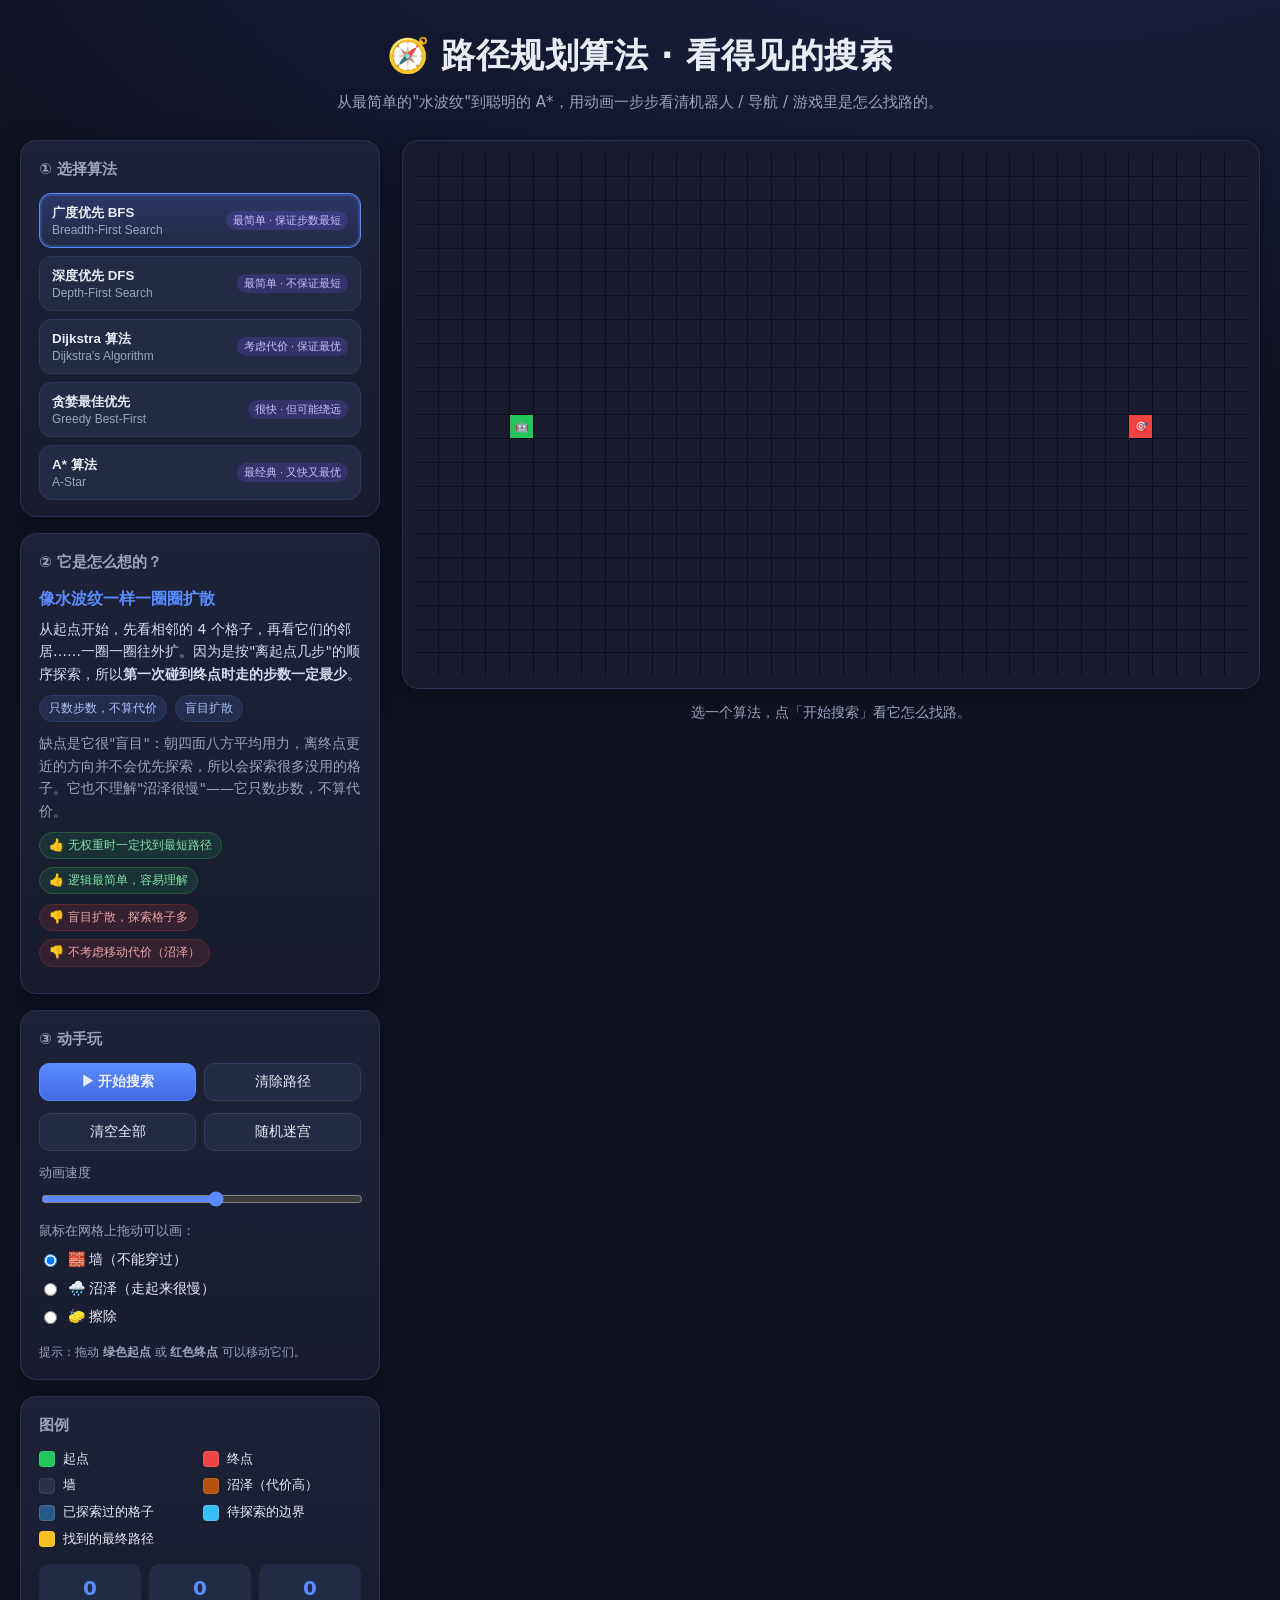
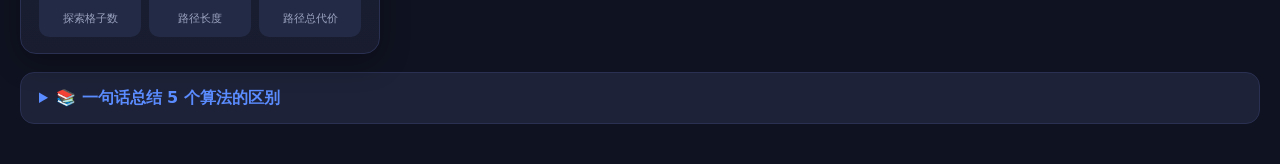
==== index.html @ bb332931 "Add interactive web visualizer for path planning algorithms 通俗讲解 BFS / DFS / Dijkstra / 贪婪最佳优先 / A* " ====
<!DOCTYPE html>
<html lang="zh-CN">
<head>
  <meta charset="UTF-8" />
  <meta name="viewport" content="width=device-width, initial-scale=1.0" />
  <title>路径规划算法 · 网页互动讲解</title>
  <link rel="stylesheet" href="style.css" />
</head>
<body>
  <header class="hero">
    <h1>🧭 路径规划算法 · 看得见的搜索</h1>
    <p class="subtitle">
      从最简单的"水波纹"到聪明的 A*，用动画一步步看清机器人 / 导航 / 游戏里是怎么找路的。
    </p>
  </header>

  <main class="layout">
    <!-- 左侧：控制面板 + 讲解 -->
    <aside class="sidebar">
      <section class="panel">
        <h2>① 选择算法</h2>
        <div class="algo-list" id="algoList">
          <!-- 由 JS 注入 -->
        </div>
      </section>

      <section class="panel" id="explainPanel">
        <h2>② 它是怎么想的？</h2>
        <div class="explain" id="explain">
          <!-- 由 JS 注入 -->
        </div>
      </section>

      <section class="panel">
        <h2>③ 动手玩</h2>
        <div class="controls">
          <div class="ctrl-row">
            <button id="runBtn" class="btn btn-primary">▶ 开始搜索</button>
            <button id="clearPathBtn" class="btn">清除路径</button>
          </div>
          <div class="ctrl-row">
            <button id="resetWallBtn" class="btn">清空全部</button>
            <button id="mazeBtn" class="btn">随机迷宫</button>
          </div>

          <label class="slider-label">
            动画速度
            <input type="range" id="speed" min="1" max="100" value="55" />
          </label>

          <div class="tool-picker" id="toolPicker">
            <span class="tool-title">鼠标在网格上拖动可以画：</span>
            <label><input type="radio" name="tool" value="wall" checked /> 🧱 墙（不能穿过）</label>
            <label><input type="radio" name="tool" value="weight" /> 🌧️ 沼泽（走起来很慢）</label>
            <label><input type="radio" name="tool" value="erase" /> 🧽 擦除</label>
          </div>
          <p class="hint">提示：拖动 <b>绿色起点</b> 或 <b>红色终点</b> 可以移动它们。</p>
        </div>
      </section>

      <section class="panel legend-panel">
        <h2>图例</h2>
        <ul class="legend">
          <li><span class="sw start"></span> 起点</li>
          <li><span class="sw end"></span> 终点</li>
          <li><span class="sw wall"></span> 墙</li>
          <li><span class="sw weight"></span> 沼泽（代价高）</li>
          <li><span class="sw visited"></span> 已探索过的格子</li>
          <li><span class="sw frontier"></span> 待探索的边界</li>
          <li><span class="sw path"></span> 找到的最终路径</li>
        </ul>
        <div class="stats" id="stats">
          <div><span class="num" id="statVisited">0</span><small>探索格子数</small></div>
          <div><span class="num" id="statLength">0</span><small>路径长度</small></div>
          <div><span class="num" id="statCost">0</span><small>路径总代价</small></div>
        </div>
      </section>
    </aside>

    <!-- 右侧：网格 -->
    <section class="grid-area">
      <div class="grid-wrap">
        <div id="grid" class="grid" aria-label="寻路网格"></div>
      </div>
      <p class="caption" id="caption">选一个算法，点「开始搜索」看它怎么找路。</p>
    </section>
  </main>

  <footer class="foot">
    <details>
      <summary>📚 一句话总结 5 个算法的区别</summary>
      <div class="summary-grid">
        <div><b>BFS 广度优先</b><span>像水波一圈圈扩散，盲目但保证步数最短。</span></div>
        <div><b>DFS 深度优先</b><span>一条路走到黑，撞墙再回头，能找到路但常常绕远。</span></div>
        <div><b>Dijkstra</b><span>BFS 的加强版，会算"代价"，沼泽会绕开，仍是盲目扩散。</span></div>
        <div><b>贪婪最佳优先</b><span>只盯着终点猛冲，速度快但容易被墙骗、不保证最优。</span></div>
        <div><b>A*</b><span>既看"已走多远"又看"还差多远"，又快又能找到最优路径。</span></div>
      </div>
    </details>
  </footer>

  <script src="script.js"></script>
</body>
</html>
---- style.css ----
:root {
  --bg: #0f1220;
  --bg-soft: #181c2e;
  --panel: #1d2238;
  --panel-2: #232a45;
  --text: #e8ecf5;
  --muted: #9aa3c0;
  --accent: #5b8cff;
  --accent-2: #7c5cff;

  --start: #22c55e;
  --end: #ef4444;
  --wall: #2b3146;
  --weight: #b45309;
  --visited: #1e3a5f;
  --visited-2: #2a5a8a;
  --frontier: #38bdf8;
  --path: #fbbf24;
}

* { box-sizing: border-box; }

body {
  margin: 0;
  font-family: -apple-system, "PingFang SC", "Microsoft YaHei", "Segoe UI", system-ui, sans-serif;
  background: radial-gradient(1200px 600px at 80% -10%, #1b2348, var(--bg));
  color: var(--text);
  line-height: 1.6;
  min-height: 100vh;
}

.hero {
  text-align: center;
  padding: 28px 20px 8px;
}
.hero h1 {
  margin: 0;
  font-size: clamp(22px, 3.5vw, 34px);
  letter-spacing: 0.5px;
}
.subtitle {
  color: var(--muted);
  max-width: 760px;
  margin: 8px auto 0;
  font-size: 15px;
}

.layout {
  display: grid;
  grid-template-columns: 360px 1fr;
  gap: 22px;
  max-width: 1280px;
  margin: 18px auto;
  padding: 0 20px;
  align-items: start;
}

@media (max-width: 920px) {
  .layout { grid-template-columns: 1fr; }
}

.sidebar { display: flex; flex-direction: column; gap: 16px; }

.panel {
  background: linear-gradient(180deg, var(--panel), var(--bg-soft));
  border: 1px solid #2a3052;
  border-radius: 16px;
  padding: 16px 18px;
  box-shadow: 0 8px 30px rgba(0,0,0,0.25);
}
.panel h2 {
  margin: 0 0 12px;
  font-size: 15px;
  color: var(--muted);
  font-weight: 600;
  text-transform: none;
}

/* 算法选择 */
.algo-list { display: flex; flex-direction: column; gap: 8px; }
.algo-btn {
  text-align: left;
  border: 1px solid #2f365a;
  background: var(--panel-2);
  color: var(--text);
  padding: 10px 12px;
  border-radius: 12px;
  cursor: pointer;
  transition: all 0.15s ease;
  display: flex;
  align-items: center;
  gap: 10px;
}
.algo-btn:hover { border-color: var(--accent); transform: translateY(-1px); }
.algo-btn.active {
  border-color: var(--accent);
  background: linear-gradient(180deg, #2b3768, #232a45);
  box-shadow: 0 0 0 2px rgba(91,140,255,0.25) inset;
}
.algo-btn .tag {
  font-size: 11px;
  padding: 2px 7px;
  border-radius: 999px;
  background: rgba(124,92,255,0.2);
  color: #c9bcff;
  margin-left: auto;
  white-space: nowrap;
}
.algo-btn .name { font-weight: 600; }
.algo-btn .en { color: var(--muted); font-size: 12px; }

/* 讲解 */
.explain { font-size: 14px; }
.explain h3 { margin: 0 0 6px; font-size: 16px; color: var(--accent); }
.explain p { margin: 0 0 10px; color: #d4dbf0; }
.explain .pros, .explain .cons { margin: 0; padding-left: 18px; }
.explain .badge-row { display: flex; gap: 8px; flex-wrap: wrap; margin: 10px 0; }
.badge {
  font-size: 12px; padding: 3px 9px; border-radius: 999px;
  border: 1px solid #333a60;
}
.badge.good { background: rgba(34,197,94,0.12); color: #7ee2a8; border-color: #265c3c; }
.badge.bad  { background: rgba(239,68,68,0.12); color: #f1a3a3; border-color: #5c2929; }
.badge.info { background: rgba(91,140,255,0.12); color: #aac3ff; border-color: #2c3a6a; }

/* 控制 */
.controls { display: flex; flex-direction: column; gap: 12px; }
.ctrl-row { display: flex; gap: 8px; }
.btn {
  flex: 1;
  padding: 9px 12px;
  border-radius: 10px;
  border: 1px solid #333a60;
  background: var(--panel-2);
  color: var(--text);
  cursor: pointer;
  font-size: 14px;
  transition: all 0.15s ease;
}
.btn:hover { border-color: var(--accent); }
.btn:disabled { opacity: 0.5; cursor: not-allowed; }
.btn-primary {
  background: linear-gradient(180deg, var(--accent), #4169e1);
  border-color: var(--accent);
  font-weight: 600;
}
.btn-primary:hover { filter: brightness(1.08); }

.slider-label { font-size: 13px; color: var(--muted); display: flex; flex-direction: column; gap: 6px; }
input[type="range"] { width: 100%; accent-color: var(--accent); }

.tool-picker { display: flex; flex-direction: column; gap: 6px; font-size: 14px; }
.tool-title { color: var(--muted); font-size: 13px; }
.tool-picker label { display: flex; align-items: center; gap: 8px; cursor: pointer; }
.hint { font-size: 12px; color: var(--muted); margin: 4px 0 0; }

/* 图例 */
.legend { list-style: none; margin: 0; padding: 0; display: grid; grid-template-columns: 1fr 1fr; gap: 6px; font-size: 13px; }
.legend li { display: flex; align-items: center; gap: 8px; }
.sw { width: 16px; height: 16px; border-radius: 4px; flex-shrink: 0; border: 1px solid rgba(255,255,255,0.1); }
.sw.start { background: var(--start); }
.sw.end { background: var(--end); }
.sw.wall { background: var(--wall); border-color:#3a4160; }
.sw.weight { background: var(--weight); }
.sw.visited { background: var(--visited-2); }
.sw.frontier { background: var(--frontier); }
.sw.path { background: var(--path); }

.stats { display: grid; grid-template-columns: repeat(3,1fr); gap: 8px; margin-top: 14px; }
.stats > div {
  background: var(--panel-2); border-radius: 10px; padding: 8px; text-align: center;
}
.stats .num { display: block; font-size: 20px; font-weight: 700; color: var(--accent); }
.stats small { color: var(--muted); font-size: 11px; }

/* 网格区域 */
.grid-area { display: flex; flex-direction: column; align-items: center; gap: 12px; }
.grid-wrap {
  width: 100%;
  background: var(--bg-soft);
  border: 1px solid #2a3052;
  border-radius: 16px;
  padding: 12px;
  box-shadow: 0 8px 30px rgba(0,0,0,0.25);
}
.grid {
  display: grid;
  gap: 1px;
  width: 100%;
  background: #0c0f1a;
  border-radius: 8px;
  overflow: hidden;
  user-select: none;
  touch-action: none;
}
.cell {
  aspect-ratio: 1 / 1;
  background: var(--bg-soft);
  position: relative;
  cursor: crosshair;
  transition: background-color 0.08s linear;
}
.cell.wall { background: var(--wall); }
.cell.weight { background: var(--weight); }
.cell.weight::after { content: "🌧"; font-size: 60%; position:absolute; inset:0; display:flex; align-items:center; justify-content:center; opacity:0.85; }
.cell.visited { background: var(--visited); animation: pop 0.3s ease; }
.cell.visited-strong { background: var(--visited-2); }
.cell.frontier { background: var(--frontier); }
.cell.path { background: var(--path); animation: pathpop 0.3s ease; }
.cell.start { background: var(--start) !important; cursor: grab; }
.cell.end { background: var(--end) !important; cursor: grab; }
.cell.start::after { content: "🤖"; }
.cell.end::after { content: "🎯"; }
.cell.start::after, .cell.end::after {
  position: absolute; inset: 0; display:flex; align-items:center; justify-content:center; font-size: 70%;
}

@keyframes pop { 0% { transform: scale(0.3); border-radius: 50%; } 100% { transform: scale(1); border-radius: 0; } }
@keyframes pathpop { 0% { transform: scale(0.4); } 60% { transform: scale(1.25); } 100% { transform: scale(1); } }

.caption { color: var(--muted); font-size: 14px; text-align: center; margin: 0; }

.foot { max-width: 1280px; margin: 10px auto 40px; padding: 0 20px; }
.foot details {
  background: var(--panel); border: 1px solid #2a3052; border-radius: 14px; padding: 12px 18px;
}
.foot summary { cursor: pointer; font-weight: 600; color: var(--accent); }
.summary-grid { display: grid; grid-template-columns: repeat(auto-fit, minmax(220px,1fr)); gap: 12px; margin-top: 14px; }
.summary-grid > div { background: var(--panel-2); border-radius: 10px; padding: 10px 12px; }
.summary-grid b { display: block; color: #c9bcff; margin-bottom: 2px; }
.summary-grid span { font-size: 13px; color: var(--muted); }
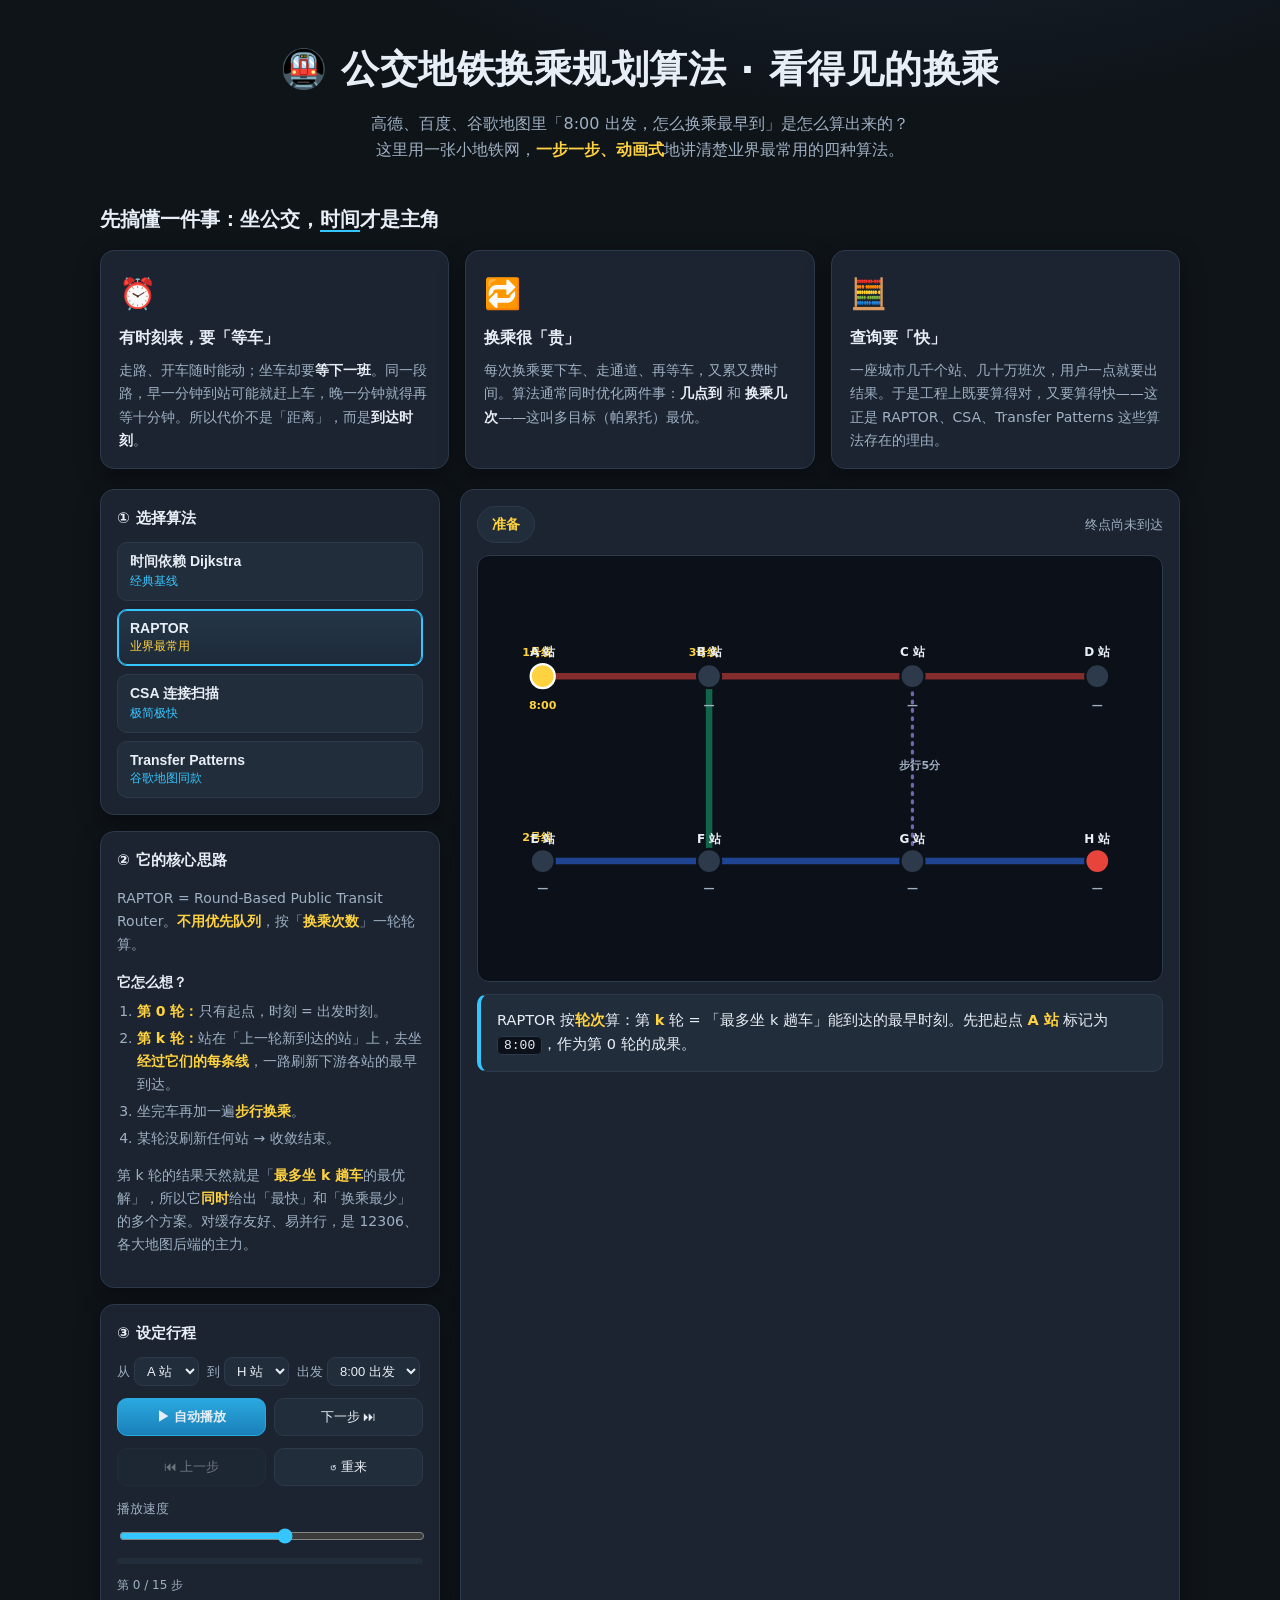
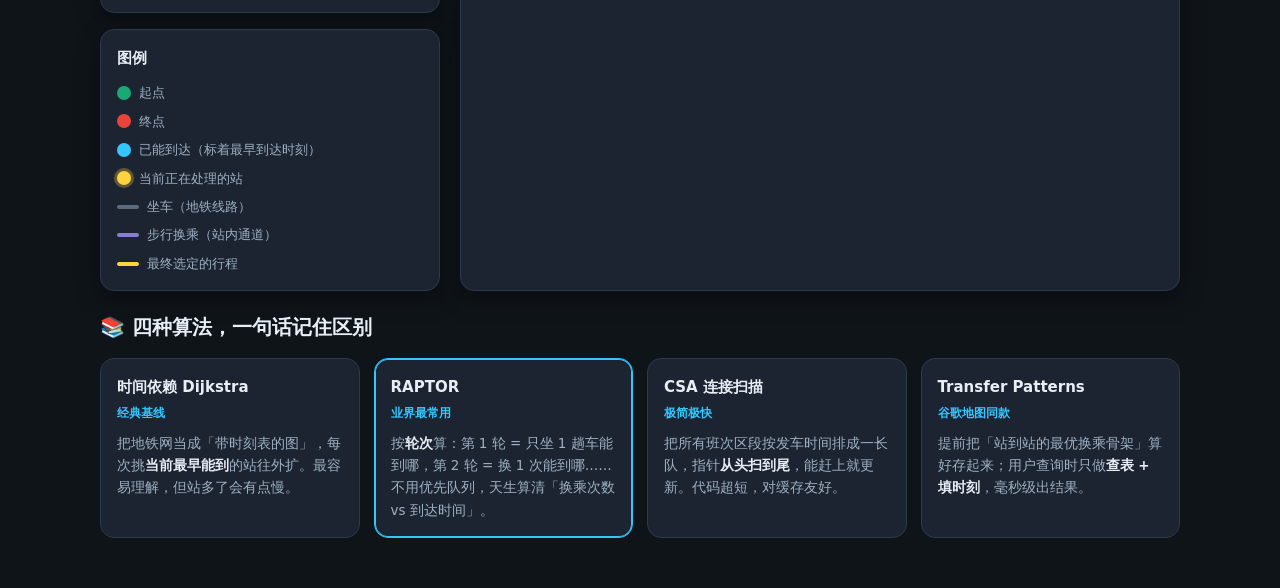
==== commit 45a8be01: "Add interactive visualizer for transit transfer routing algorithms Replace the page with a zero-depe" ====
--- a/index.html
+++ b/index.html
@@ -3,102 +3,140 @@
 <head>
   <meta charset="UTF-8" />
   <meta name="viewport" content="width=device-width, initial-scale=1.0" />
-  <title>路径规划算法 · 网页互动讲解</title>
-  <link rel="stylesheet" href="style.css" />
+  <title>公交地铁换乘规划算法 · 一步一步看懂</title>
+  <link rel="stylesheet" href="style.css?v=1" />
 </head>
 <body>
   <header class="hero">
-    <h1>🧭 路径规划算法 · 看得见的搜索</h1>
+    <h1>🚇 公交地铁换乘规划算法 · 看得见的换乘</h1>
     <p class="subtitle">
-      从最简单的"水波纹"到聪明的 A*，用动画一步步看清机器人 / 导航 / 游戏里是怎么找路的。
+      高德、百度、谷歌地图里「8:00 出发，怎么换乘最早到」是怎么算出来的？<br/>
+      这里用一张小地铁网，<b>一步一步、动画式</b>地讲清楚业界最常用的四种算法。
     </p>
   </header>
 
+  <!-- 为什么坐车的算法跟走路 / 开车不一样 -->
+  <section class="intro">
+    <h2>先搞懂一件事：坐公交，<u>时间</u>才是主角</h2>
+    <div class="intro-grid">
+      <div class="intro-card">
+        <span class="big">⏰</span>
+        <h3>有时刻表，要「等车」</h3>
+        <p>走路、开车随时能动；坐车却要<b>等下一班</b>。同一段路，早一分钟到站可能就赶上车，晚一分钟就得再等十分钟。所以代价不是「距离」，而是<b>到达时刻</b>。</p>
+      </div>
+      <div class="intro-card">
+        <span class="big">🔁</span>
+        <h3>换乘很「贵」</h3>
+        <p>每次换乘要下车、走通道、再等车，又累又费时间。算法通常同时优化两件事：<b>几点到</b> 和 <b>换乘几次</b>——这叫多目标（帕累托）最优。</p>
+      </div>
+      <div class="intro-card">
+        <span class="big">🧮</span>
+        <h3>查询要「快」</h3>
+        <p>一座城市几千个站、几十万班次，用户一点就要出结果。于是工程上既要算得对，又要算得快——这正是 RAPTOR、CSA、Transfer&nbsp;Patterns 这些算法存在的理由。</p>
+      </div>
+    </div>
+  </section>
+
   <main class="layout">
-    <!-- 左侧：控制面板 + 讲解 -->
+    <!-- 左侧：算法选择 + 讲解 + 控制 -->
     <aside class="sidebar">
       <section class="panel">
         <h2>① 选择算法</h2>
-        <div class="algo-list" id="algoList">
-          <!-- 由 JS 注入 -->
-        </div>
+        <div class="algo-list" id="algoList"><!-- JS 注入 --></div>
       </section>
 
       <section class="panel" id="explainPanel">
-        <h2>② 它是怎么想的？</h2>
-        <div class="explain" id="explain">
-          <!-- 由 JS 注入 -->
-        </div>
+        <h2>② 它的核心思路</h2>
+        <div class="explain" id="explain"><!-- JS 注入 --></div>
       </section>
 
       <section class="panel">
-        <h2>③ 动手玩</h2>
+        <h2>③ 设定行程</h2>
         <div class="controls">
-          <div class="ctrl-row">
-            <button id="runBtn" class="btn btn-primary">▶ 开始搜索</button>
-            <button id="clearPathBtn" class="btn">清除路径</button>
+          <div class="ctrl-row query">
+            <label>从 <select id="srcSel"></select></label>
+            <label>到 <select id="dstSel"></select></label>
+            <label>出发 <select id="depSel"></select></label>
           </div>
           <div class="ctrl-row">
-            <button id="resetWallBtn" class="btn">清空全部</button>
-            <button id="mazeBtn" class="btn">随机迷宫</button>
+            <button id="playBtn" class="btn btn-primary">▶ 自动播放</button>
+            <button id="stepBtn" class="btn">下一步 ⏭</button>
           </div>
-
+          <div class="ctrl-row">
+            <button id="prevBtn" class="btn">⏮ 上一步</button>
+            <button id="resetBtn" class="btn">↺ 重来</button>
+          </div>
           <label class="slider-label">
-            动画速度
+            播放速度
             <input type="range" id="speed" min="1" max="100" value="55" />
           </label>
-
-          <div class="tool-picker" id="toolPicker">
-            <span class="tool-title">鼠标在网格上拖动可以画：</span>
-            <label><input type="radio" name="tool" value="wall" checked /> 🧱 墙（不能穿过）</label>
-            <label><input type="radio" name="tool" value="weight" /> 🌧️ 沼泽（走起来很慢）</label>
-            <label><input type="radio" name="tool" value="erase" /> 🧽 擦除</label>
-          </div>
-          <p class="hint">提示：拖动 <b>绿色起点</b> 或 <b>红色终点</b> 可以移动它们。</p>
+          <div class="progress"><div class="progress-bar" id="progressBar"></div></div>
+          <p class="hint" id="progressText">第 0 / 0 步</p>
         </div>
       </section>
 
       <section class="panel legend-panel">
         <h2>图例</h2>
         <ul class="legend">
-          <li><span class="sw start"></span> 起点</li>
-          <li><span class="sw end"></span> 终点</li>
-          <li><span class="sw wall"></span> 墙</li>
-          <li><span class="sw weight"></span> 沼泽（代价高）</li>
-          <li><span class="sw visited"></span> 已探索过的格子</li>
-          <li><span class="sw frontier"></span> 待探索的边界</li>
-          <li><span class="sw path"></span> 找到的最终路径</li>
+          <li><span class="dot src"></span> 起点</li>
+          <li><span class="dot dst"></span> 终点</li>
+          <li><span class="dot reached"></span> 已能到达（标着最早到达时刻）</li>
+          <li><span class="dot active"></span> 当前正在处理的站</li>
+          <li><span class="line ride"></span> 坐车（地铁线路）</li>
+          <li><span class="line walk"></span> 步行换乘（站内通道）</li>
+          <li><span class="line path"></span> 最终选定的行程</li>
         </ul>
-        <div class="stats" id="stats">
-          <div><span class="num" id="statVisited">0</span><small>探索格子数</small></div>
-          <div><span class="num" id="statLength">0</span><small>路径长度</small></div>
-          <div><span class="num" id="statCost">0</span><small>路径总代价</small></div>
-        </div>
       </section>
     </aside>
 
-    <!-- 右侧：网格 -->
-    <section class="grid-area">
-      <div class="grid-wrap">
-        <div id="grid" class="grid" aria-label="寻路网格"></div>
+    <!-- 右侧：地图 + 解说 -->
+    <section class="stage">
+      <div class="stage-head">
+        <div class="round-badge" id="roundBadge">准备就绪</div>
+        <div class="result-chip" id="resultChip">点「下一步」或「自动播放」开始</div>
       </div>
-      <p class="caption" id="caption">选一个算法，点「开始搜索」看它怎么找路。</p>
+
+      <div class="map-wrap">
+        <svg id="map" viewBox="0 0 740 460" aria-label="地铁网络图"></svg>
+      </div>
+
+      <!-- CSA 专用：连接（班次区段）扫描条 -->
+      <div class="conn-strip" id="connStrip" hidden>
+        <div class="conn-strip-title">所有「区段」按<b>发车时刻</b>排好队，指针从左往右扫一遍：</div>
+        <div class="conn-track" id="connTrack"></div>
+      </div>
+
+      <div class="narration" id="narration">选好算法和行程，点下面的按钮，跟着解说一步步看。</div>
     </section>
   </main>
 
+  <!-- 对比总结 -->
   <footer class="foot">
-    <details>
-      <summary>📚 一句话总结 5 个算法的区别</summary>
-      <div class="summary-grid">
-        <div><b>BFS 广度优先</b><span>像水波一圈圈扩散，盲目但保证步数最短。</span></div>
-        <div><b>DFS 深度优先</b><span>一条路走到黑，撞墙再回头，能找到路但常常绕远。</span></div>
-        <div><b>Dijkstra</b><span>BFS 的加强版，会算"代价"，沼泽会绕开，仍是盲目扩散。</span></div>
-        <div><b>贪婪最佳优先</b><span>只盯着终点猛冲，速度快但容易被墙骗、不保证最优。</span></div>
-        <div><b>A*</b><span>既看"已走多远"又看"还差多远"，又快又能找到最优路径。</span></div>
+    <h2>📚 四种算法，一句话记住区别</h2>
+    <div class="cmp">
+      <div class="cmp-card">
+        <h4>时间依赖 Dijkstra</h4>
+        <p class="tag">经典基线</p>
+        <p>把地铁网当成「带时刻表的图」，每次挑<b>当前最早能到</b>的站往外扩。最容易理解，但站多了会有点慢。</p>
       </div>
-    </details>
+      <div class="cmp-card highlight">
+        <h4>RAPTOR</h4>
+        <p class="tag">业界最常用</p>
+        <p>按<b>轮次</b>算：第 1 轮 = 只坐 1 趟车能到哪，第 2 轮 = 换 1 次能到哪……不用优先队列，天生算清「换乘次数 vs 到达时间」。</p>
+      </div>
+      <div class="cmp-card">
+        <h4>CSA 连接扫描</h4>
+        <p class="tag">极简极快</p>
+        <p>把所有班次区段按发车时间排成一长队，指针<b>从头扫到尾</b>，能赶上就更新。代码超短，对缓存友好。</p>
+      </div>
+      <div class="cmp-card">
+        <h4>Transfer Patterns</h4>
+        <p class="tag">谷歌地图同款</p>
+        <p>提前把「站到站的最优换乘骨架」算好存起来；用户查询时只做<b>查表 + 填时刻</b>，毫秒级出结果。</p>
+      </div>
+    </div>
   </footer>
 
-  <script src="script.js"></script>
+  <script src="script.js?v=1"></script>
 </body>
 </html>
--- a/style.css
+++ b/style.css
@@ -1,231 +1,205 @@
 :root {
-  --bg: #0f1220;
-  --bg-soft: #181c2e;
-  --panel: #1d2238;
-  --panel-2: #232a45;
-  --text: #e8ecf5;
-  --muted: #9aa3c0;
-  --accent: #5b8cff;
-  --accent-2: #7c5cff;
-
-  --start: #22c55e;
-  --end: #ef4444;
-  --wall: #2b3146;
-  --weight: #b45309;
-  --visited: #1e3a5f;
-  --visited-2: #2a5a8a;
-  --frontier: #38bdf8;
-  --path: #fbbf24;
+  --bg: #0f1419;
+  --bg-soft: #161d26;
+  --panel: #1b2430;
+  --panel-2: #222d3b;
+  --ink: #e8eef6;
+  --ink-soft: #9fb0c3;
+  --line: #2c3a4c;
+  --accent: #36c6ff;
+  --accent-2: #ffd23f;
+  --src: #19a974;
+  --dst: #e8443c;
+  --reached: #36c6ff;
+  --active: #ffd23f;
+  --ride: #5a6b80;
+  --walk: #8a7bd8;
+  --path: #ffd23f;
+  --shadow: 0 8px 24px rgba(0,0,0,.35);
+  --radius: 14px;
 }
 
 * { box-sizing: border-box; }
-
+html, body { margin: 0; padding: 0; }
 body {
-  margin: 0;
-  font-family: -apple-system, "PingFang SC", "Microsoft YaHei", "Segoe UI", system-ui, sans-serif;
-  background: radial-gradient(1200px 600px at 80% -10%, #1b2348, var(--bg));
-  color: var(--text);
-  line-height: 1.6;
-  min-height: 100vh;
-}
-
+  background: radial-gradient(1200px 600px at 70% -10%, #1a2738 0%, var(--bg) 55%);
+  color: var(--ink);
+  font-family: "PingFang SC", "Microsoft YaHei", system-ui, -apple-system, Segoe UI, Roboto, sans-serif;
+  line-height: 1.65;
+}
+
+/* ---------- Hero ---------- */
 .hero {
   text-align: center;
-  padding: 28px 20px 8px;
-}
-.hero h1 {
-  margin: 0;
-  font-size: clamp(22px, 3.5vw, 34px);
-  letter-spacing: 0.5px;
-}
-.subtitle {
-  color: var(--muted);
-  max-width: 760px;
-  margin: 8px auto 0;
-  font-size: 15px;
-}
-
+  padding: 38px 20px 22px;
+}
+.hero h1 { margin: 0 0 10px; font-size: clamp(24px, 3.4vw, 38px); letter-spacing: .5px; }
+.subtitle { margin: 0 auto; max-width: 760px; color: var(--ink-soft); font-size: 16px; }
+.subtitle b { color: var(--accent-2); }
+
+/* ---------- Intro ---------- */
+.intro { max-width: 1120px; margin: 6px auto 8px; padding: 0 20px; }
+.intro h2 { font-size: 20px; margin: 18px 0 14px; }
+.intro h2 u { text-decoration-color: var(--accent); text-underline-offset: 4px; }
+.intro-grid { display: grid; grid-template-columns: repeat(3, 1fr); gap: 16px; }
+.intro-card {
+  background: var(--panel); border: 1px solid var(--line);
+  border-radius: var(--radius); padding: 18px 18px 16px; box-shadow: var(--shadow);
+}
+.intro-card .big { font-size: 30px; display: block; margin-bottom: 6px; }
+.intro-card h3 { margin: 0 0 8px; font-size: 16px; }
+.intro-card p { margin: 0; color: var(--ink-soft); font-size: 14px; }
+.intro-card b { color: var(--ink); }
+
+/* ---------- Layout ---------- */
 .layout {
-  display: grid;
-  grid-template-columns: 360px 1fr;
-  gap: 22px;
-  max-width: 1280px;
-  margin: 18px auto;
-  padding: 0 20px;
-  align-items: start;
-}
-
-@media (max-width: 920px) {
-  .layout { grid-template-columns: 1fr; }
-}
-
+  display: grid; grid-template-columns: 340px 1fr; gap: 20px;
+  max-width: 1120px; margin: 20px auto; padding: 0 20px;
+}
 .sidebar { display: flex; flex-direction: column; gap: 16px; }
-
 .panel {
-  background: linear-gradient(180deg, var(--panel), var(--bg-soft));
-  border: 1px solid #2a3052;
-  border-radius: 16px;
-  padding: 16px 18px;
-  box-shadow: 0 8px 30px rgba(0,0,0,0.25);
-}
-.panel h2 {
-  margin: 0 0 12px;
-  font-size: 15px;
-  color: var(--muted);
-  font-weight: 600;
-  text-transform: none;
-}
-
-/* 算法选择 */
+  background: var(--panel); border: 1px solid var(--line);
+  border-radius: var(--radius); padding: 16px; box-shadow: var(--shadow);
+}
+.panel h2 { margin: 0 0 12px; font-size: 15px; color: var(--ink); letter-spacing: .3px; }
+
+/* ---------- Algorithm list ---------- */
 .algo-list { display: flex; flex-direction: column; gap: 8px; }
 .algo-btn {
-  text-align: left;
-  border: 1px solid #2f365a;
-  background: var(--panel-2);
-  color: var(--text);
-  padding: 10px 12px;
-  border-radius: 12px;
-  cursor: pointer;
-  transition: all 0.15s ease;
-  display: flex;
-  align-items: center;
-  gap: 10px;
+  text-align: left; background: var(--panel-2); border: 1px solid var(--line);
+  color: var(--ink); border-radius: 10px; padding: 10px 12px; cursor: pointer;
+  transition: .15s; display: flex; flex-direction: column; gap: 2px;
 }
 .algo-btn:hover { border-color: var(--accent); transform: translateY(-1px); }
-.algo-btn.active {
-  border-color: var(--accent);
-  background: linear-gradient(180deg, #2b3768, #232a45);
-  box-shadow: 0 0 0 2px rgba(91,140,255,0.25) inset;
-}
-.algo-btn .tag {
-  font-size: 11px;
-  padding: 2px 7px;
-  border-radius: 999px;
-  background: rgba(124,92,255,0.2);
-  color: #c9bcff;
-  margin-left: auto;
-  white-space: nowrap;
-}
-.algo-btn .name { font-weight: 600; }
-.algo-btn .en { color: var(--muted); font-size: 12px; }
-
-/* 讲解 */
-.explain { font-size: 14px; }
-.explain h3 { margin: 0 0 6px; font-size: 16px; color: var(--accent); }
-.explain p { margin: 0 0 10px; color: #d4dbf0; }
-.explain .pros, .explain .cons { margin: 0; padding-left: 18px; }
-.explain .badge-row { display: flex; gap: 8px; flex-wrap: wrap; margin: 10px 0; }
-.badge {
-  font-size: 12px; padding: 3px 9px; border-radius: 999px;
-  border: 1px solid #333a60;
-}
-.badge.good { background: rgba(34,197,94,0.12); color: #7ee2a8; border-color: #265c3c; }
-.badge.bad  { background: rgba(239,68,68,0.12); color: #f1a3a3; border-color: #5c2929; }
-.badge.info { background: rgba(91,140,255,0.12); color: #aac3ff; border-color: #2c3a6a; }
-
-/* 控制 */
+.algo-btn.active { border-color: var(--accent); background: linear-gradient(180deg, #243648, #1d2a39); box-shadow: 0 0 0 1px var(--accent) inset; }
+.algo-btn .name { font-weight: 700; font-size: 14px; }
+.algo-btn .tag { font-size: 12px; color: var(--accent); }
+.algo-btn.active .tag { color: var(--accent-2); }
+
+/* ---------- Explain ---------- */
+.explain { font-size: 14px; color: var(--ink-soft); }
+.explain h4 { color: var(--ink); margin: 12px 0 6px; font-size: 14px; }
+.explain ol { margin: 6px 0; padding-left: 20px; }
+.explain li { margin: 4px 0; }
+.explain b { color: var(--accent-2); }
+.explain .pill {
+  display: inline-block; background: var(--panel-2); border: 1px solid var(--line);
+  border-radius: 999px; padding: 1px 9px; font-size: 12px; margin: 2px 4px 2px 0; color: var(--ink);
+}
+
+/* ---------- Controls ---------- */
 .controls { display: flex; flex-direction: column; gap: 12px; }
 .ctrl-row { display: flex; gap: 8px; }
+.ctrl-row.query { flex-wrap: wrap; }
+.ctrl-row.query label { font-size: 13px; color: var(--ink-soft); display: flex; align-items: center; gap: 4px; }
+select {
+  background: var(--panel-2); color: var(--ink); border: 1px solid var(--line);
+  border-radius: 8px; padding: 5px 8px; font-size: 13px;
+}
 .btn {
-  flex: 1;
-  padding: 9px 12px;
-  border-radius: 10px;
-  border: 1px solid #333a60;
-  background: var(--panel-2);
-  color: var(--text);
-  cursor: pointer;
-  font-size: 14px;
-  transition: all 0.15s ease;
+  flex: 1; cursor: pointer; border: 1px solid var(--line); background: var(--panel-2);
+  color: var(--ink); border-radius: 10px; padding: 9px 10px; font-size: 13px; transition: .15s;
 }
 .btn:hover { border-color: var(--accent); }
-.btn:disabled { opacity: 0.5; cursor: not-allowed; }
-.btn-primary {
-  background: linear-gradient(180deg, var(--accent), #4169e1);
-  border-color: var(--accent);
-  font-weight: 600;
-}
-.btn-primary:hover { filter: brightness(1.08); }
-
-.slider-label { font-size: 13px; color: var(--muted); display: flex; flex-direction: column; gap: 6px; }
+.btn:disabled { opacity: .4; cursor: not-allowed; }
+.btn-primary { background: linear-gradient(180deg, #2aa9e0, #1b7fb8); border-color: #2aa9e0; font-weight: 700; }
+.slider-label { font-size: 13px; color: var(--ink-soft); display: flex; flex-direction: column; gap: 6px; }
 input[type="range"] { width: 100%; accent-color: var(--accent); }
-
-.tool-picker { display: flex; flex-direction: column; gap: 6px; font-size: 14px; }
-.tool-title { color: var(--muted); font-size: 13px; }
-.tool-picker label { display: flex; align-items: center; gap: 8px; cursor: pointer; }
-.hint { font-size: 12px; color: var(--muted); margin: 4px 0 0; }
-
-/* 图例 */
-.legend { list-style: none; margin: 0; padding: 0; display: grid; grid-template-columns: 1fr 1fr; gap: 6px; font-size: 13px; }
+.progress { height: 6px; background: var(--panel-2); border-radius: 999px; overflow: hidden; }
+.progress-bar { height: 100%; width: 0; background: linear-gradient(90deg, var(--accent), var(--accent-2)); transition: width .2s; }
+.hint { margin: 0; font-size: 12px; color: var(--ink-soft); }
+
+/* ---------- Legend ---------- */
+.legend { list-style: none; margin: 0; padding: 0; display: flex; flex-direction: column; gap: 7px; font-size: 13px; color: var(--ink-soft); }
 .legend li { display: flex; align-items: center; gap: 8px; }
-.sw { width: 16px; height: 16px; border-radius: 4px; flex-shrink: 0; border: 1px solid rgba(255,255,255,0.1); }
-.sw.start { background: var(--start); }
-.sw.end { background: var(--end); }
-.sw.wall { background: var(--wall); border-color:#3a4160; }
-.sw.weight { background: var(--weight); }
-.sw.visited { background: var(--visited-2); }
-.sw.frontier { background: var(--frontier); }
-.sw.path { background: var(--path); }
-
-.stats { display: grid; grid-template-columns: repeat(3,1fr); gap: 8px; margin-top: 14px; }
-.stats > div {
-  background: var(--panel-2); border-radius: 10px; padding: 8px; text-align: center;
-}
-.stats .num { display: block; font-size: 20px; font-weight: 700; color: var(--accent); }
-.stats small { color: var(--muted); font-size: 11px; }
-
-/* 网格区域 */
-.grid-area { display: flex; flex-direction: column; align-items: center; gap: 12px; }
-.grid-wrap {
-  width: 100%;
-  background: var(--bg-soft);
-  border: 1px solid #2a3052;
-  border-radius: 16px;
-  padding: 12px;
-  box-shadow: 0 8px 30px rgba(0,0,0,0.25);
-}
-.grid {
-  display: grid;
-  gap: 1px;
-  width: 100%;
-  background: #0c0f1a;
-  border-radius: 8px;
-  overflow: hidden;
-  user-select: none;
-  touch-action: none;
-}
-.cell {
-  aspect-ratio: 1 / 1;
-  background: var(--bg-soft);
-  position: relative;
-  cursor: crosshair;
-  transition: background-color 0.08s linear;
-}
-.cell.wall { background: var(--wall); }
-.cell.weight { background: var(--weight); }
-.cell.weight::after { content: "🌧"; font-size: 60%; position:absolute; inset:0; display:flex; align-items:center; justify-content:center; opacity:0.85; }
-.cell.visited { background: var(--visited); animation: pop 0.3s ease; }
-.cell.visited-strong { background: var(--visited-2); }
-.cell.frontier { background: var(--frontier); }
-.cell.path { background: var(--path); animation: pathpop 0.3s ease; }
-.cell.start { background: var(--start) !important; cursor: grab; }
-.cell.end { background: var(--end) !important; cursor: grab; }
-.cell.start::after { content: "🤖"; }
-.cell.end::after { content: "🎯"; }
-.cell.start::after, .cell.end::after {
-  position: absolute; inset: 0; display:flex; align-items:center; justify-content:center; font-size: 70%;
-}
-
-@keyframes pop { 0% { transform: scale(0.3); border-radius: 50%; } 100% { transform: scale(1); border-radius: 0; } }
-@keyframes pathpop { 0% { transform: scale(0.4); } 60% { transform: scale(1.25); } 100% { transform: scale(1); } }
-
-.caption { color: var(--muted); font-size: 14px; text-align: center; margin: 0; }
-
-.foot { max-width: 1280px; margin: 10px auto 40px; padding: 0 20px; }
-.foot details {
-  background: var(--panel); border: 1px solid #2a3052; border-radius: 14px; padding: 12px 18px;
-}
-.foot summary { cursor: pointer; font-weight: 600; color: var(--accent); }
-.summary-grid { display: grid; grid-template-columns: repeat(auto-fit, minmax(220px,1fr)); gap: 12px; margin-top: 14px; }
-.summary-grid > div { background: var(--panel-2); border-radius: 10px; padding: 10px 12px; }
-.summary-grid b { display: block; color: #c9bcff; margin-bottom: 2px; }
-.summary-grid span { font-size: 13px; color: var(--muted); }
+.dot { width: 14px; height: 14px; border-radius: 50%; display: inline-block; flex: none; }
+.dot.src { background: var(--src); }
+.dot.dst { background: var(--dst); }
+.dot.reached { background: var(--reached); }
+.dot.active { background: var(--active); box-shadow: 0 0 0 3px rgba(255,210,63,.3); }
+.legend .line { width: 22px; height: 4px; border-radius: 3px; display: inline-block; flex: none; }
+.legend .line.ride { background: var(--ride); }
+.legend .line.walk { background: var(--walk); background-image: repeating-linear-gradient(90deg, var(--walk) 0 4px, transparent 4px 8px); }
+.legend .line.path { background: var(--path); }
+
+/* ---------- Stage ---------- */
+.stage {
+  background: var(--panel); border: 1px solid var(--line);
+  border-radius: var(--radius); padding: 16px; box-shadow: var(--shadow);
+  display: flex; flex-direction: column; gap: 12px;
+}
+.stage-head { display: flex; justify-content: space-between; align-items: center; gap: 12px; flex-wrap: wrap; }
+.round-badge {
+  background: var(--panel-2); border: 1px solid var(--line); border-radius: 999px;
+  padding: 6px 14px; font-weight: 700; font-size: 14px; color: var(--accent-2);
+}
+.result-chip { font-size: 13px; color: var(--ink-soft); }
+.result-chip b { color: var(--src); }
+
+.map-wrap { background: #0c1119; border: 1px solid var(--line); border-radius: 12px; overflow: hidden; }
+#map { width: 100%; height: auto; display: block; }
+
+/* SVG element styling */
+.edge-ride { stroke-width: 7; fill: none; stroke-linecap: round; opacity: .55; }
+.edge-walk { stroke: var(--walk); stroke-width: 3.5; fill: none; stroke-dasharray: 2 7; stroke-linecap: round; opacity: .8; }
+.edge-highlight { stroke: var(--active); stroke-width: 9; fill: none; stroke-linecap: round; opacity: .9; }
+.edge-path { stroke: var(--path); stroke-width: 9; fill: none; stroke-linecap: round; }
+.edge-path.walk { stroke-dasharray: 3 8; }
+
+.stop-circle { stroke: #0c1119; stroke-width: 2.5; fill: #2c3a4c; transition: fill .25s, r .2s; }
+.stop-circle.reached { fill: var(--reached); }
+.stop-circle.src { fill: var(--src); }
+.stop-circle.dst { fill: var(--dst); }
+.stop-circle.active { fill: var(--active); stroke: #fff; }
+.stop-name { fill: var(--ink); font-size: 13px; font-weight: 700; text-anchor: middle; }
+.stop-time { fill: var(--accent-2); font-size: 12px; font-weight: 700; text-anchor: middle; }
+.stop-time.dim { fill: var(--ink-soft); }
+@keyframes pulse { 0%,100% { r: 13; } 50% { r: 17; } }
+.stop-circle.active { animation: pulse 1.1s ease-in-out infinite; }
+
+/* ---------- CSA connection strip ---------- */
+.conn-strip { background: #0c1119; border: 1px solid var(--line); border-radius: 12px; padding: 12px; }
+.conn-strip-title { font-size: 13px; color: var(--ink-soft); margin-bottom: 10px; }
+.conn-strip-title b { color: var(--accent-2); }
+.conn-track { display: flex; gap: 6px; overflow-x: auto; padding-bottom: 6px; }
+.conn-cell {
+  flex: none; min-width: 66px; border: 1px solid var(--line); border-radius: 8px;
+  padding: 6px 8px; background: var(--panel-2); font-size: 12px; text-align: center;
+  transition: .15s; opacity: .5;
+}
+.conn-cell .seg { font-weight: 700; }
+.conn-cell .tm { color: var(--ink-soft); font-size: 11px; }
+.conn-cell.done { opacity: .85; }
+.conn-cell.used { border-color: var(--src); box-shadow: 0 0 0 1px var(--src) inset; }
+.conn-cell.cur { opacity: 1; border-color: var(--active); box-shadow: 0 0 0 2px var(--active) inset; transform: translateY(-3px); }
+
+/* ---------- Narration ---------- */
+.narration {
+  background: var(--panel-2); border: 1px solid var(--line); border-left: 4px solid var(--accent);
+  border-radius: 10px; padding: 14px 16px; font-size: 14.5px; min-height: 60px;
+}
+.narration b { color: var(--accent-2); }
+.narration .ok { color: var(--src); font-weight: 700; }
+.narration .skip { color: var(--dst); }
+.narration code { background: #0c1119; border: 1px solid var(--line); border-radius: 5px; padding: 1px 6px; font-size: 13px; }
+
+/* ---------- Footer compare ---------- */
+.foot { max-width: 1120px; margin: 12px auto 50px; padding: 0 20px; }
+.foot h2 { font-size: 20px; margin: 18px 0 14px; }
+.cmp { display: grid; grid-template-columns: repeat(4, 1fr); gap: 14px; }
+.cmp-card { background: var(--panel); border: 1px solid var(--line); border-radius: var(--radius); padding: 16px; }
+.cmp-card.highlight { border-color: var(--accent); box-shadow: 0 0 0 1px var(--accent) inset; }
+.cmp-card h4 { margin: 0 0 4px; font-size: 15px; }
+.cmp-card .tag { margin: 0 0 8px; font-size: 12px; color: var(--accent); font-weight: 700; }
+.cmp-card p { margin: 0; font-size: 13.5px; color: var(--ink-soft); }
+.cmp-card b { color: var(--ink); }
+
+/* ---------- Responsive ---------- */
+@media (max-width: 900px) {
+  .layout { grid-template-columns: 1fr; }
+  .intro-grid { grid-template-columns: 1fr; }
+  .cmp { grid-template-columns: 1fr 1fr; }
+}
+@media (max-width: 560px) {
+  .cmp { grid-template-columns: 1fr; }
+}
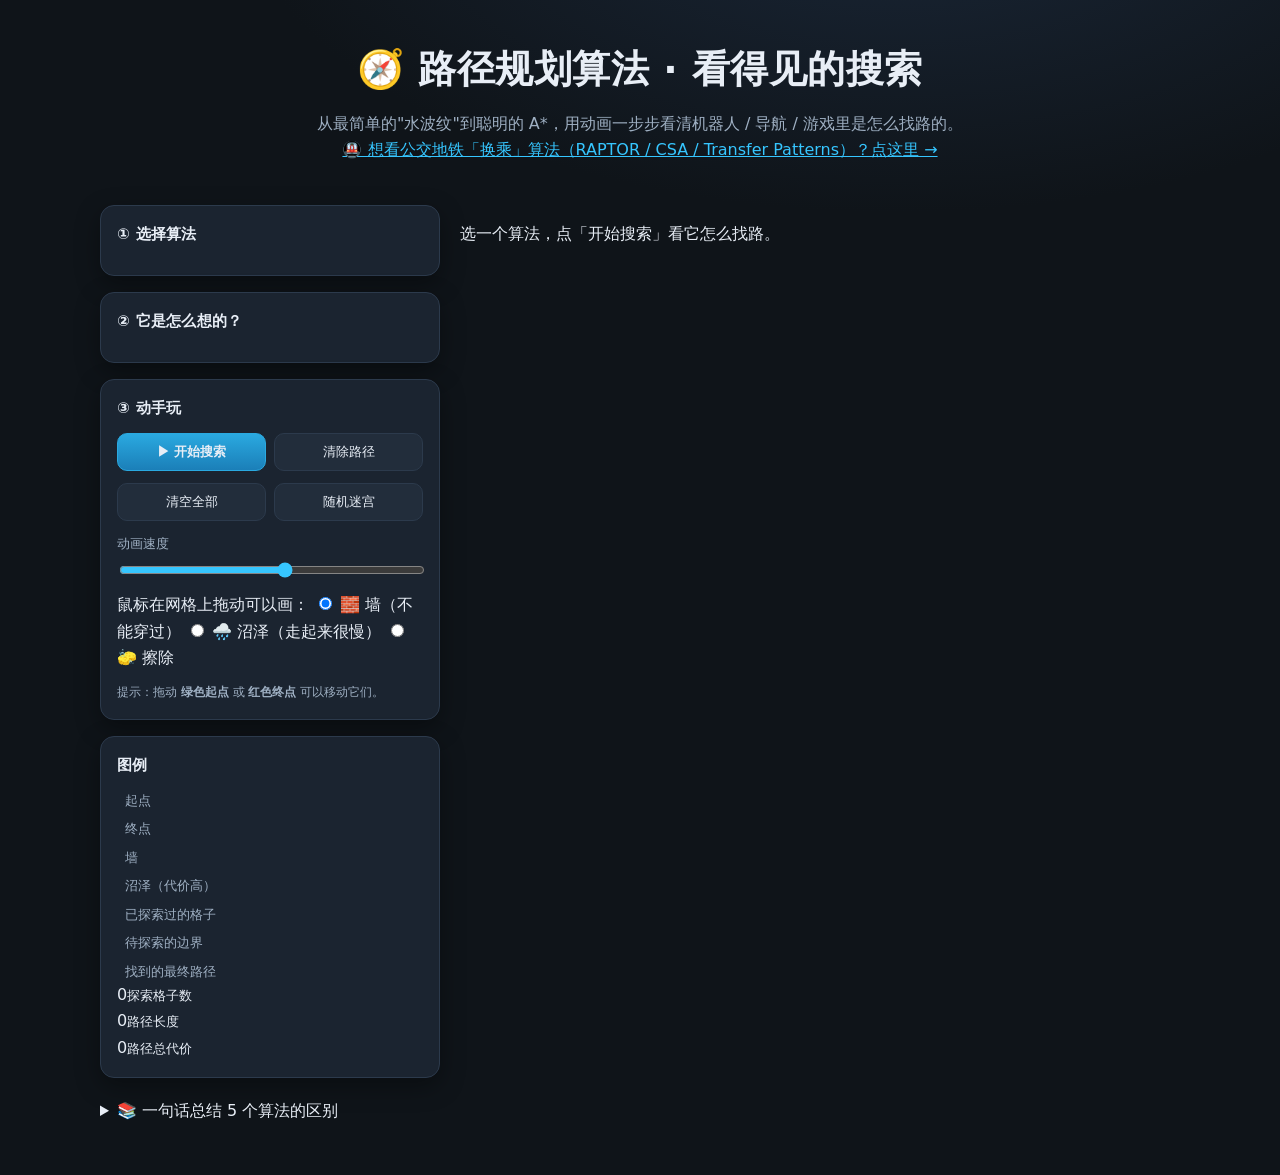
==== commit f520a497: "Add transit transfer-routing visualizer as transit.html Bring the public-transit journey-planning ex" ====
--- a/index.html
+++ b/index.html
@@ -3,140 +3,103 @@
 <head>
   <meta charset="UTF-8" />
   <meta name="viewport" content="width=device-width, initial-scale=1.0" />
-  <title>公交地铁换乘规划算法 · 一步一步看懂</title>
-  <link rel="stylesheet" href="style.css?v=1" />
+  <title>路径规划算法 · 网页互动讲解</title>
+  <link rel="stylesheet" href="style.css?v=3" />
 </head>
 <body>
   <header class="hero">
-    <h1>🚇 公交地铁换乘规划算法 · 看得见的换乘</h1>
+    <h1>🧭 路径规划算法 · 看得见的搜索</h1>
     <p class="subtitle">
-      高德、百度、谷歌地图里「8:00 出发，怎么换乘最早到」是怎么算出来的？<br/>
-      这里用一张小地铁网，<b>一步一步、动画式</b>地讲清楚业界最常用的四种算法。
+      从最简单的"水波纹"到聪明的 A*，用动画一步步看清机器人 / 导航 / 游戏里是怎么找路的。
     </p>
+    <p class="subtitle"><a href="transit.html" style="color:var(--accent)">🚇 想看公交地铁「换乘」算法（RAPTOR / CSA / Transfer Patterns）？点这里 →</a></p>
   </header>
 
-  <!-- 为什么坐车的算法跟走路 / 开车不一样 -->
-  <section class="intro">
-    <h2>先搞懂一件事：坐公交，<u>时间</u>才是主角</h2>
-    <div class="intro-grid">
-      <div class="intro-card">
-        <span class="big">⏰</span>
-        <h3>有时刻表，要「等车」</h3>
-        <p>走路、开车随时能动；坐车却要<b>等下一班</b>。同一段路，早一分钟到站可能就赶上车，晚一分钟就得再等十分钟。所以代价不是「距离」，而是<b>到达时刻</b>。</p>
-      </div>
-      <div class="intro-card">
-        <span class="big">🔁</span>
-        <h3>换乘很「贵」</h3>
-        <p>每次换乘要下车、走通道、再等车，又累又费时间。算法通常同时优化两件事：<b>几点到</b> 和 <b>换乘几次</b>——这叫多目标（帕累托）最优。</p>
-      </div>
-      <div class="intro-card">
-        <span class="big">🧮</span>
-        <h3>查询要「快」</h3>
-        <p>一座城市几千个站、几十万班次，用户一点就要出结果。于是工程上既要算得对，又要算得快——这正是 RAPTOR、CSA、Transfer&nbsp;Patterns 这些算法存在的理由。</p>
-      </div>
-    </div>
-  </section>
-
   <main class="layout">
-    <!-- 左侧：算法选择 + 讲解 + 控制 -->
+    <!-- 左侧：控制面板 + 讲解 -->
     <aside class="sidebar">
       <section class="panel">
         <h2>① 选择算法</h2>
-        <div class="algo-list" id="algoList"><!-- JS 注入 --></div>
+        <div class="algo-list" id="algoList">
+          <!-- 由 JS 注入 -->
+        </div>
       </section>
 
       <section class="panel" id="explainPanel">
-        <h2>② 它的核心思路</h2>
-        <div class="explain" id="explain"><!-- JS 注入 --></div>
+        <h2>② 它是怎么想的？</h2>
+        <div class="explain" id="explain">
+          <!-- 由 JS 注入 -->
+        </div>
       </section>
 
       <section class="panel">
-        <h2>③ 设定行程</h2>
+        <h2>③ 动手玩</h2>
         <div class="controls">
-          <div class="ctrl-row query">
-            <label>从 <select id="srcSel"></select></label>
-            <label>到 <select id="dstSel"></select></label>
-            <label>出发 <select id="depSel"></select></label>
+          <div class="ctrl-row">
+            <button id="runBtn" class="btn btn-primary">▶ 开始搜索</button>
+            <button id="clearPathBtn" class="btn">清除路径</button>
           </div>
           <div class="ctrl-row">
-            <button id="playBtn" class="btn btn-primary">▶ 自动播放</button>
-            <button id="stepBtn" class="btn">下一步 ⏭</button>
+            <button id="resetWallBtn" class="btn">清空全部</button>
+            <button id="mazeBtn" class="btn">随机迷宫</button>
           </div>
-          <div class="ctrl-row">
-            <button id="prevBtn" class="btn">⏮ 上一步</button>
-            <button id="resetBtn" class="btn">↺ 重来</button>
-          </div>
+
           <label class="slider-label">
-            播放速度
+            动画速度
             <input type="range" id="speed" min="1" max="100" value="55" />
           </label>
-          <div class="progress"><div class="progress-bar" id="progressBar"></div></div>
-          <p class="hint" id="progressText">第 0 / 0 步</p>
+
+          <div class="tool-picker" id="toolPicker">
+            <span class="tool-title">鼠标在网格上拖动可以画：</span>
+            <label><input type="radio" name="tool" value="wall" checked /> 🧱 墙（不能穿过）</label>
+            <label><input type="radio" name="tool" value="weight" /> 🌧️ 沼泽（走起来很慢）</label>
+            <label><input type="radio" name="tool" value="erase" /> 🧽 擦除</label>
+          </div>
+          <p class="hint">提示：拖动 <b>绿色起点</b> 或 <b>红色终点</b> 可以移动它们。</p>
         </div>
       </section>
 
       <section class="panel legend-panel">
         <h2>图例</h2>
         <ul class="legend">
-          <li><span class="dot src"></span> 起点</li>
-          <li><span class="dot dst"></span> 终点</li>
-          <li><span class="dot reached"></span> 已能到达（标着最早到达时刻）</li>
-          <li><span class="dot active"></span> 当前正在处理的站</li>
-          <li><span class="line ride"></span> 坐车（地铁线路）</li>
-          <li><span class="line walk"></span> 步行换乘（站内通道）</li>
-          <li><span class="line path"></span> 最终选定的行程</li>
+          <li><span class="sw start"></span> 起点</li>
+          <li><span class="sw end"></span> 终点</li>
+          <li><span class="sw wall"></span> 墙</li>
+          <li><span class="sw weight"></span> 沼泽（代价高）</li>
+          <li><span class="sw visited"></span> 已探索过的格子</li>
+          <li><span class="sw frontier"></span> 待探索的边界</li>
+          <li><span class="sw path"></span> 找到的最终路径</li>
         </ul>
+        <div class="stats" id="stats">
+          <div><span class="num" id="statVisited">0</span><small>探索格子数</small></div>
+          <div><span class="num" id="statLength">0</span><small>路径长度</small></div>
+          <div><span class="num" id="statCost">0</span><small>路径总代价</small></div>
+        </div>
       </section>
     </aside>
 
-    <!-- 右侧：地图 + 解说 -->
-    <section class="stage">
-      <div class="stage-head">
-        <div class="round-badge" id="roundBadge">准备就绪</div>
-        <div class="result-chip" id="resultChip">点「下一步」或「自动播放」开始</div>
+    <!-- 右侧：网格 -->
+    <section class="grid-area">
+      <div class="grid-wrap">
+        <div id="grid" class="grid" aria-label="寻路网格"></div>
       </div>
-
-      <div class="map-wrap">
-        <svg id="map" viewBox="0 0 740 460" aria-label="地铁网络图"></svg>
-      </div>
-
-      <!-- CSA 专用：连接（班次区段）扫描条 -->
-      <div class="conn-strip" id="connStrip" hidden>
-        <div class="conn-strip-title">所有「区段」按<b>发车时刻</b>排好队，指针从左往右扫一遍：</div>
-        <div class="conn-track" id="connTrack"></div>
-      </div>
-
-      <div class="narration" id="narration">选好算法和行程，点下面的按钮，跟着解说一步步看。</div>
+      <p class="caption" id="caption">选一个算法，点「开始搜索」看它怎么找路。</p>
     </section>
   </main>
 
-  <!-- 对比总结 -->
   <footer class="foot">
-    <h2>📚 四种算法，一句话记住区别</h2>
-    <div class="cmp">
-      <div class="cmp-card">
-        <h4>时间依赖 Dijkstra</h4>
-        <p class="tag">经典基线</p>
-        <p>把地铁网当成「带时刻表的图」，每次挑<b>当前最早能到</b>的站往外扩。最容易理解，但站多了会有点慢。</p>
+    <details>
+      <summary>📚 一句话总结 5 个算法的区别</summary>
+      <div class="summary-grid">
+        <div><b>BFS 广度优先</b><span>像水波一圈圈扩散，盲目但保证步数最短。</span></div>
+        <div><b>DFS 深度优先</b><span>一条路走到黑，撞墙再回头，能找到路但常常绕远。</span></div>
+        <div><b>Dijkstra</b><span>BFS 的加强版，会算"代价"，沼泽会绕开，仍是盲目扩散。</span></div>
+        <div><b>贪婪最佳优先</b><span>只盯着终点猛冲，速度快但容易被墙骗、不保证最优。</span></div>
+        <div><b>A*</b><span>既看"已走多远"又看"还差多远"，又快又能找到最优路径。</span></div>
       </div>
-      <div class="cmp-card highlight">
-        <h4>RAPTOR</h4>
-        <p class="tag">业界最常用</p>
-        <p>按<b>轮次</b>算：第 1 轮 = 只坐 1 趟车能到哪，第 2 轮 = 换 1 次能到哪……不用优先队列，天生算清「换乘次数 vs 到达时间」。</p>
-      </div>
-      <div class="cmp-card">
-        <h4>CSA 连接扫描</h4>
-        <p class="tag">极简极快</p>
-        <p>把所有班次区段按发车时间排成一长队，指针<b>从头扫到尾</b>，能赶上就更新。代码超短，对缓存友好。</p>
-      </div>
-      <div class="cmp-card">
-        <h4>Transfer Patterns</h4>
-        <p class="tag">谷歌地图同款</p>
-        <p>提前把「站到站的最优换乘骨架」算好存起来；用户查询时只做<b>查表 + 填时刻</b>，毫秒级出结果。</p>
-      </div>
-    </div>
+    </details>
   </footer>
 
-  <script src="script.js?v=1"></script>
+  <script src="script.js?v=3"></script>
 </body>
 </html>
